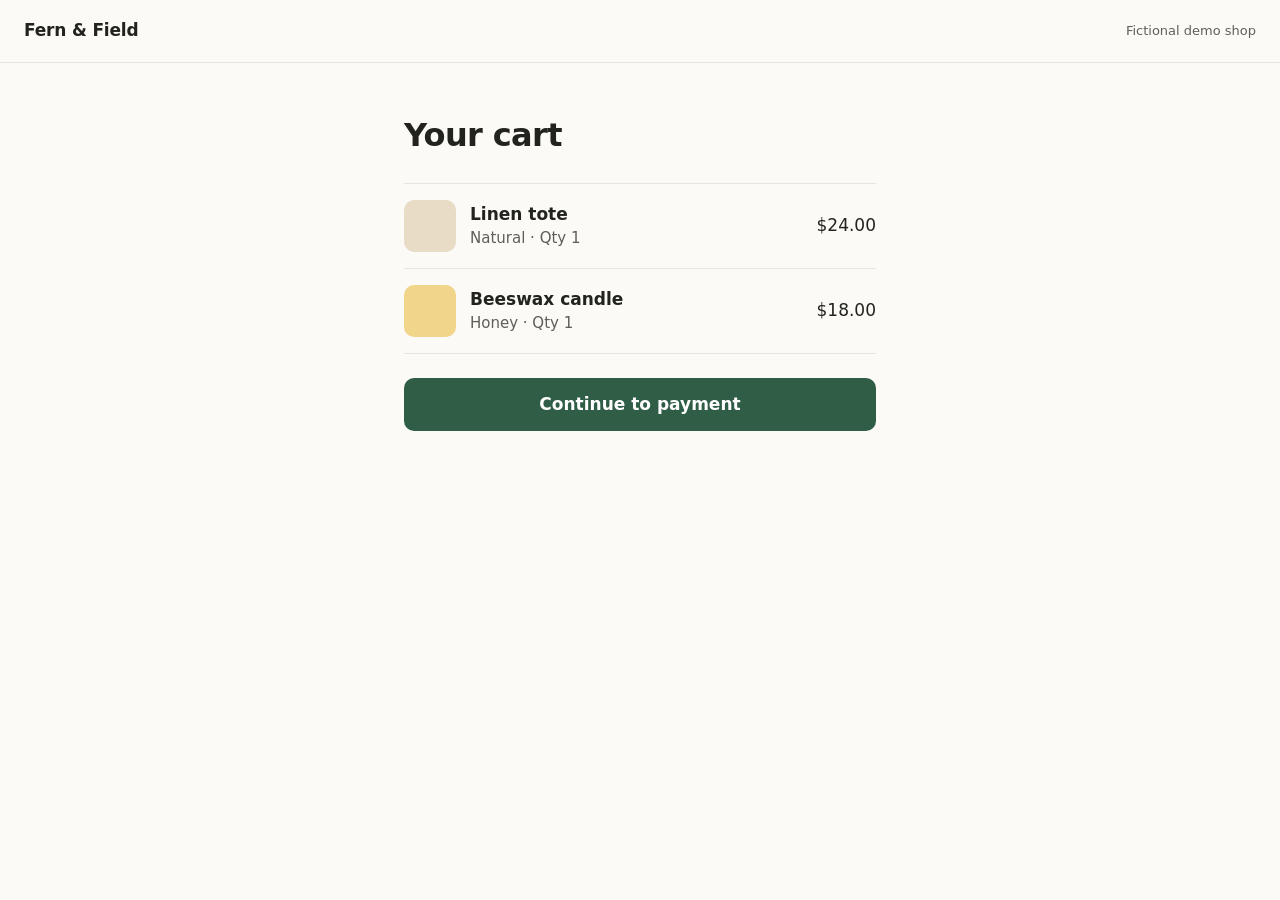
==== index.html @ 4b31282b "Preview main at a9c2c24" ====
<!doctype html>
<html lang="en">
<head>
<meta charset="utf-8">
<meta name="viewport" content="width=device-width, initial-scale=1">
<title>Your cart · Fern &amp; Field</title>
<link rel="stylesheet" href="style.css">
</head>
<body>
<header><a class="brand" href="./">Fern &amp; Field</a><span class="tag">Fictional demo shop</span></header>
<main>
  <h1>Your cart</h1>
  <ul class="items">
    <li><span class="thumb a" aria-hidden="true"></span><div><strong>Linen tote</strong><span>Natural · Qty 1</span></div><span class="price">$24.00</span></li>
    <li><span class="thumb b" aria-hidden="true"></span><div><strong>Beeswax candle</strong><span>Honey · Qty 1</span></div><span class="price">$18.00</span></li>
  </ul>
  <a class="button" href="#">Continue to payment</a>
</main>
</body>
</html>
---- style.css ----
:root { --ink:#22221f; --muted:#5f5f58; --line:#e6e4dc; --paper:#fbfaf6; --accent:#2f5d46; }
* { box-sizing: border-box; }
body { margin:0; background:var(--paper); color:var(--ink); font:17px/1.5 ui-sans-serif, system-ui, -apple-system, "Segoe UI", sans-serif; }
header { display:flex; align-items:center; justify-content:space-between; padding:18px 24px; border-bottom:1px solid var(--line); }
.brand { color:var(--ink); text-decoration:none; font-weight:650; letter-spacing:-0.01em; }
.tag { font-size:13px; color:var(--muted); }
main { max-width:520px; margin:48px auto; padding:0 24px; }
h1 { font-size:32px; letter-spacing:-0.02em; margin:0 0 24px; }
.items { list-style:none; margin:0; padding:0; border-top:1px solid var(--line); }
.items li { display:flex; align-items:center; gap:14px; padding:16px 0; border-bottom:1px solid var(--line); }
.items div { flex:1; display:flex; flex-direction:column; }
.items div span { color:var(--muted); font-size:15px; }
.thumb { width:52px; height:52px; border-radius:10px; }
.thumb.a { background:#e8dcc6; } .thumb.b { background:#f1d58a; }
.summary { margin:20px 0 0; display:grid; grid-template-columns:1fr auto; row-gap:6px; }
.summary dt { color:var(--muted); } .summary dd { margin:0; text-align:right; }
.summary .total { font-weight:650; color:var(--ink); }
.note { margin:16px 0 0; padding:10px 14px; background:#eef3ee; border-radius:8px; color:var(--accent); font-size:15px; }
.button { display:block; margin-top:24px; padding:14px; text-align:center; background:var(--accent); color:#fff; border:0; border-radius:10px; font:inherit; font-weight:600; text-decoration:none; width:100%; cursor:pointer; }
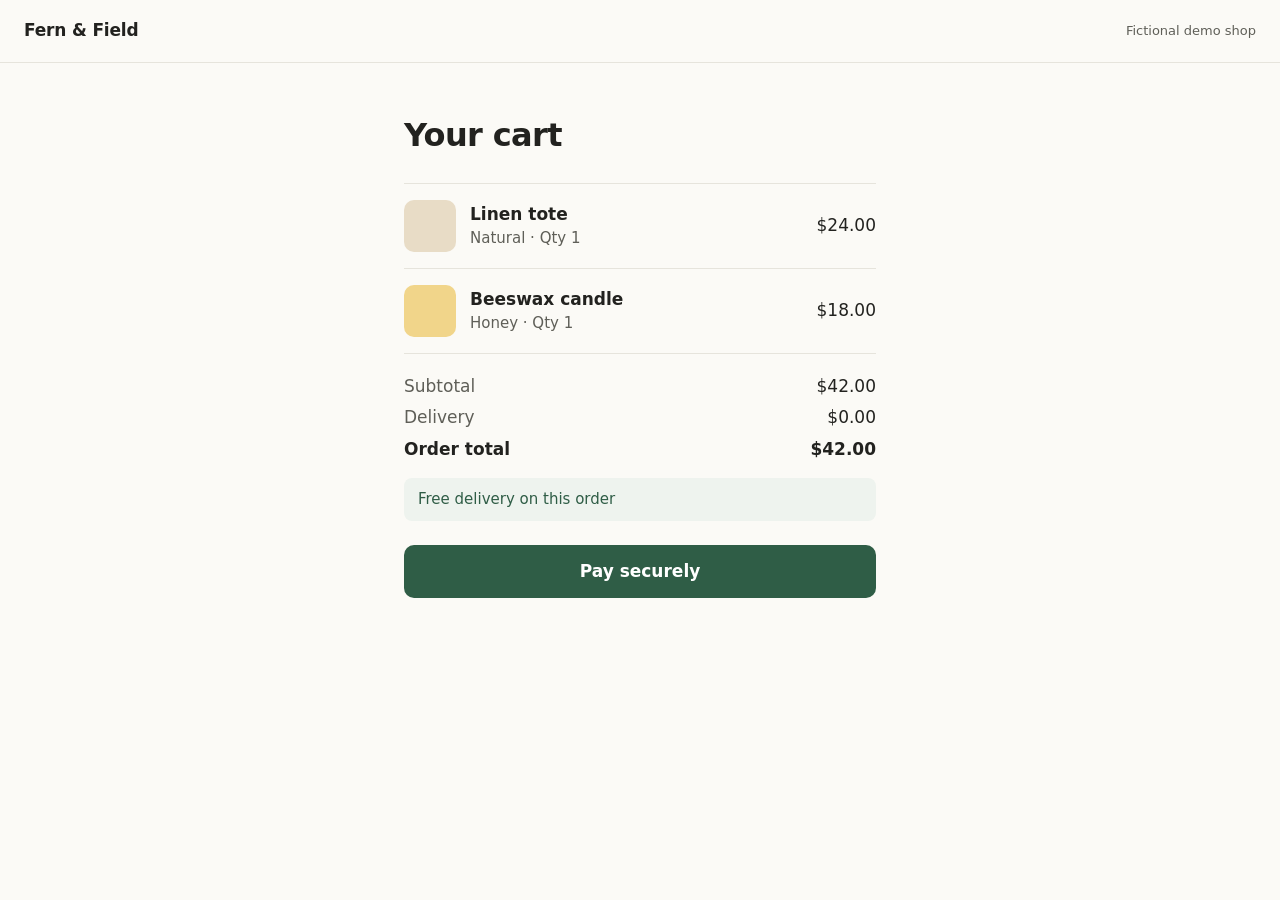
==== commit 56edfdeb: "Preview main at 4612ae0" ====
--- a/index.html
+++ b/index.html
@@ -14,7 +14,13 @@
     <li><span class="thumb a" aria-hidden="true"></span><div><strong>Linen tote</strong><span>Natural · Qty 1</span></div><span class="price">$24.00</span></li>
     <li><span class="thumb b" aria-hidden="true"></span><div><strong>Beeswax candle</strong><span>Honey · Qty 1</span></div><span class="price">$18.00</span></li>
   </ul>
-  <a class="button" href="#">Continue to payment</a>
+  <dl class="summary">
+    <dt>Subtotal</dt><dd>$42.00</dd>
+    <dt>Delivery</dt><dd>$0.00</dd>
+    <dt class="total">Order total</dt><dd class="total">$42.00</dd>
+  </dl>
+  <p class="note">Free delivery on this order</p>
+  <button class="button" type="button">Pay securely</button>
 </main>
 </body>
 </html>
